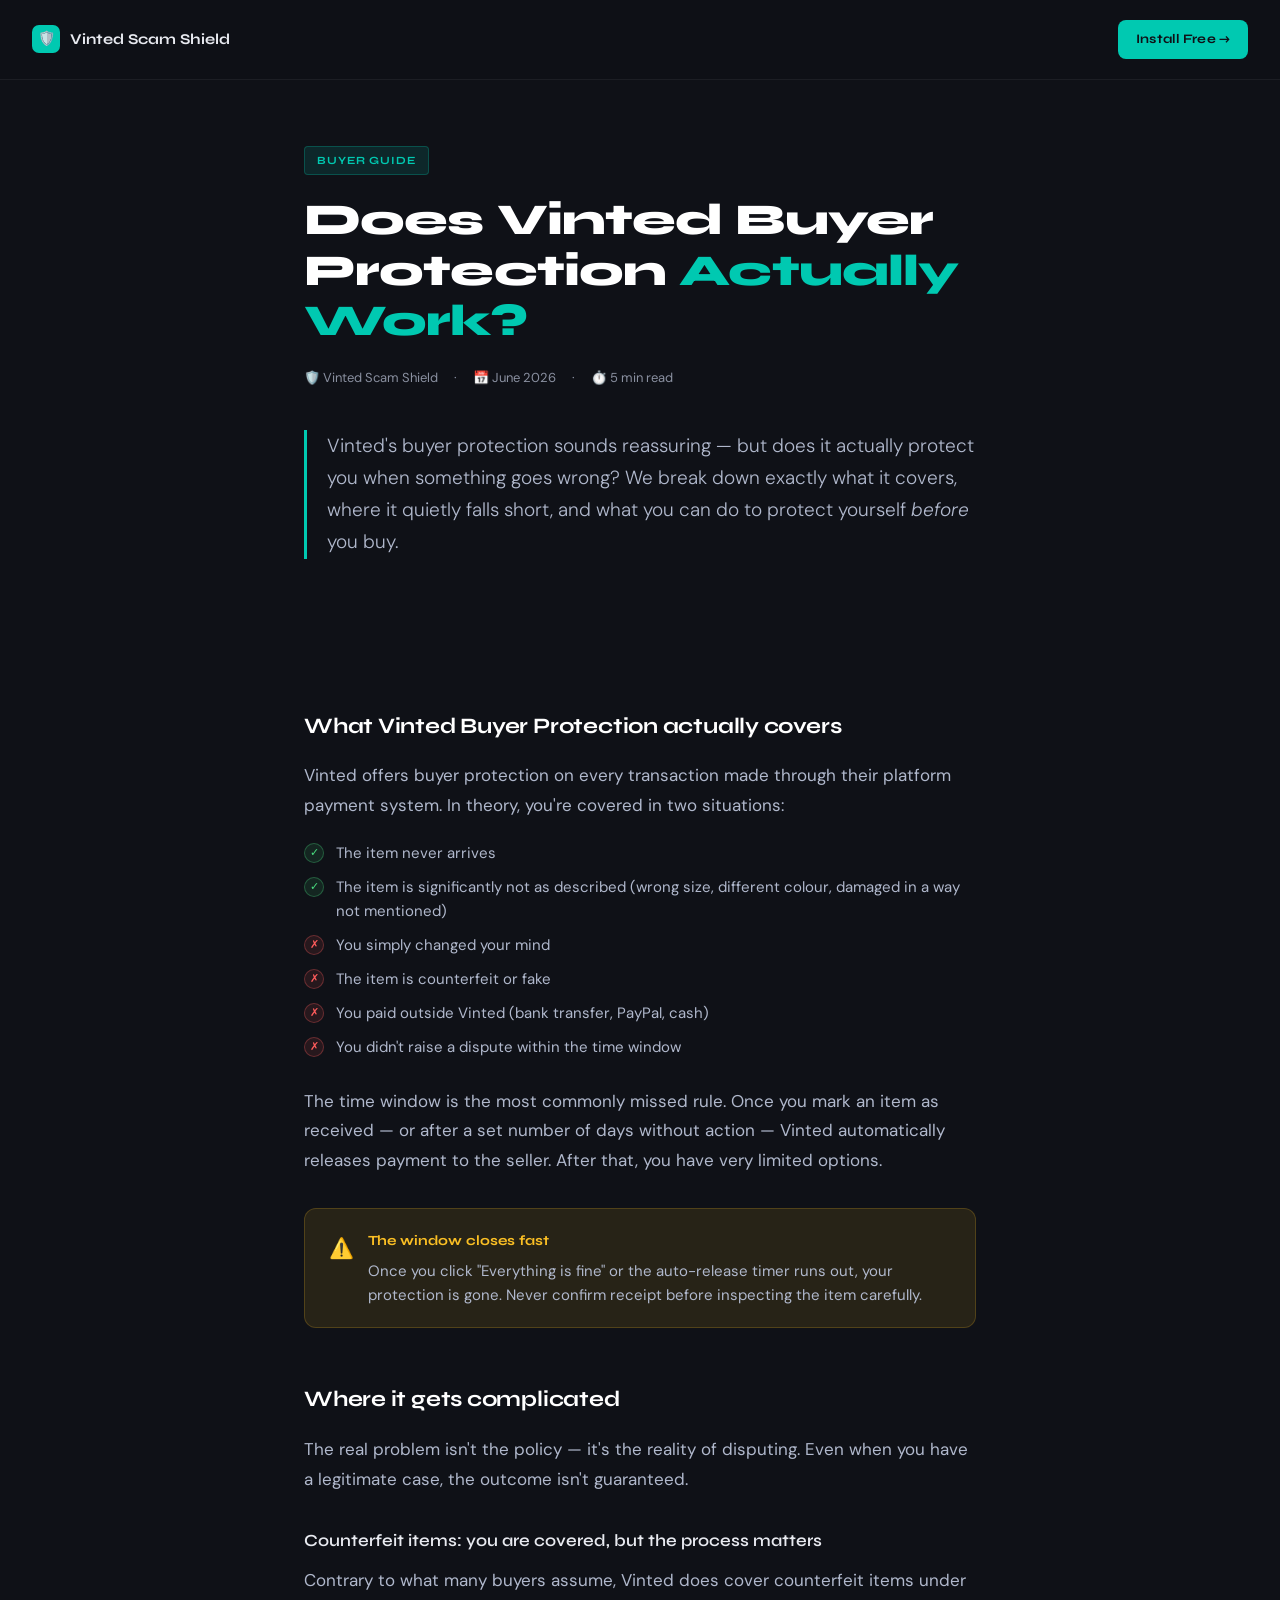
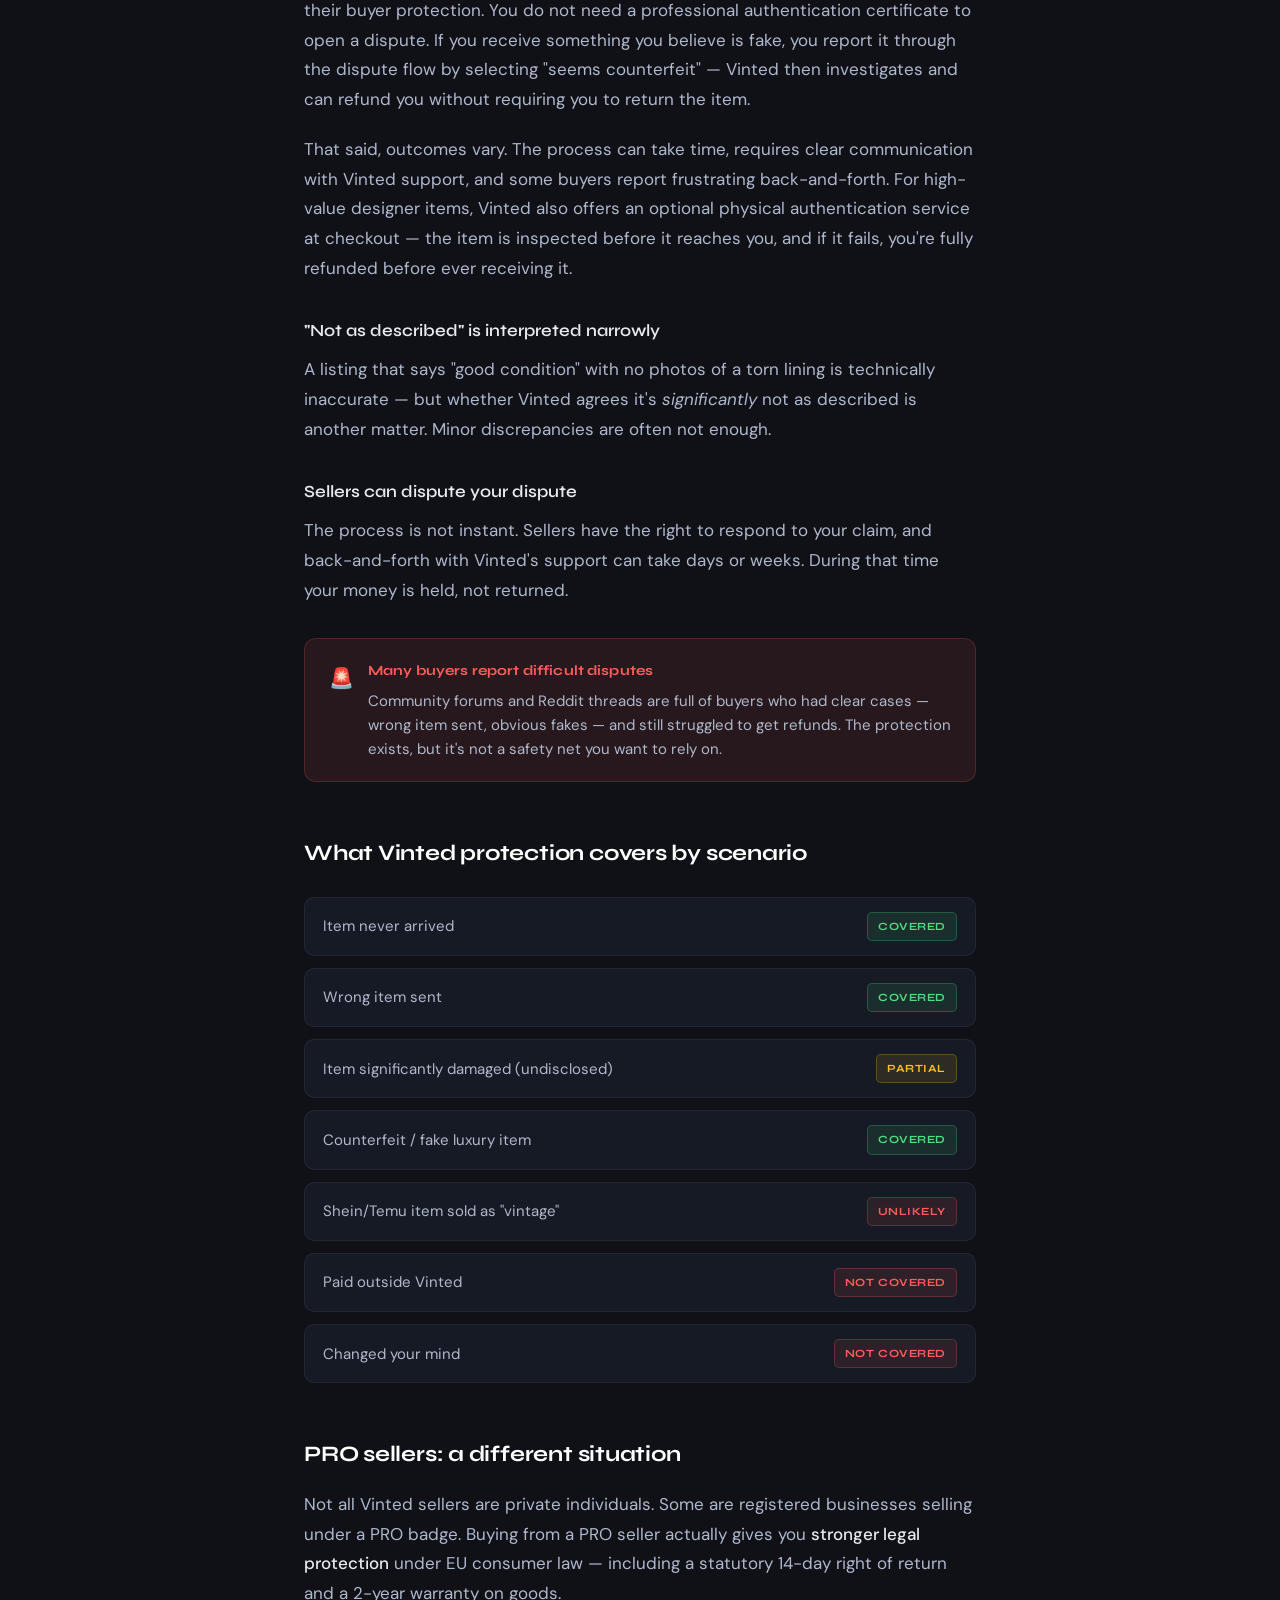
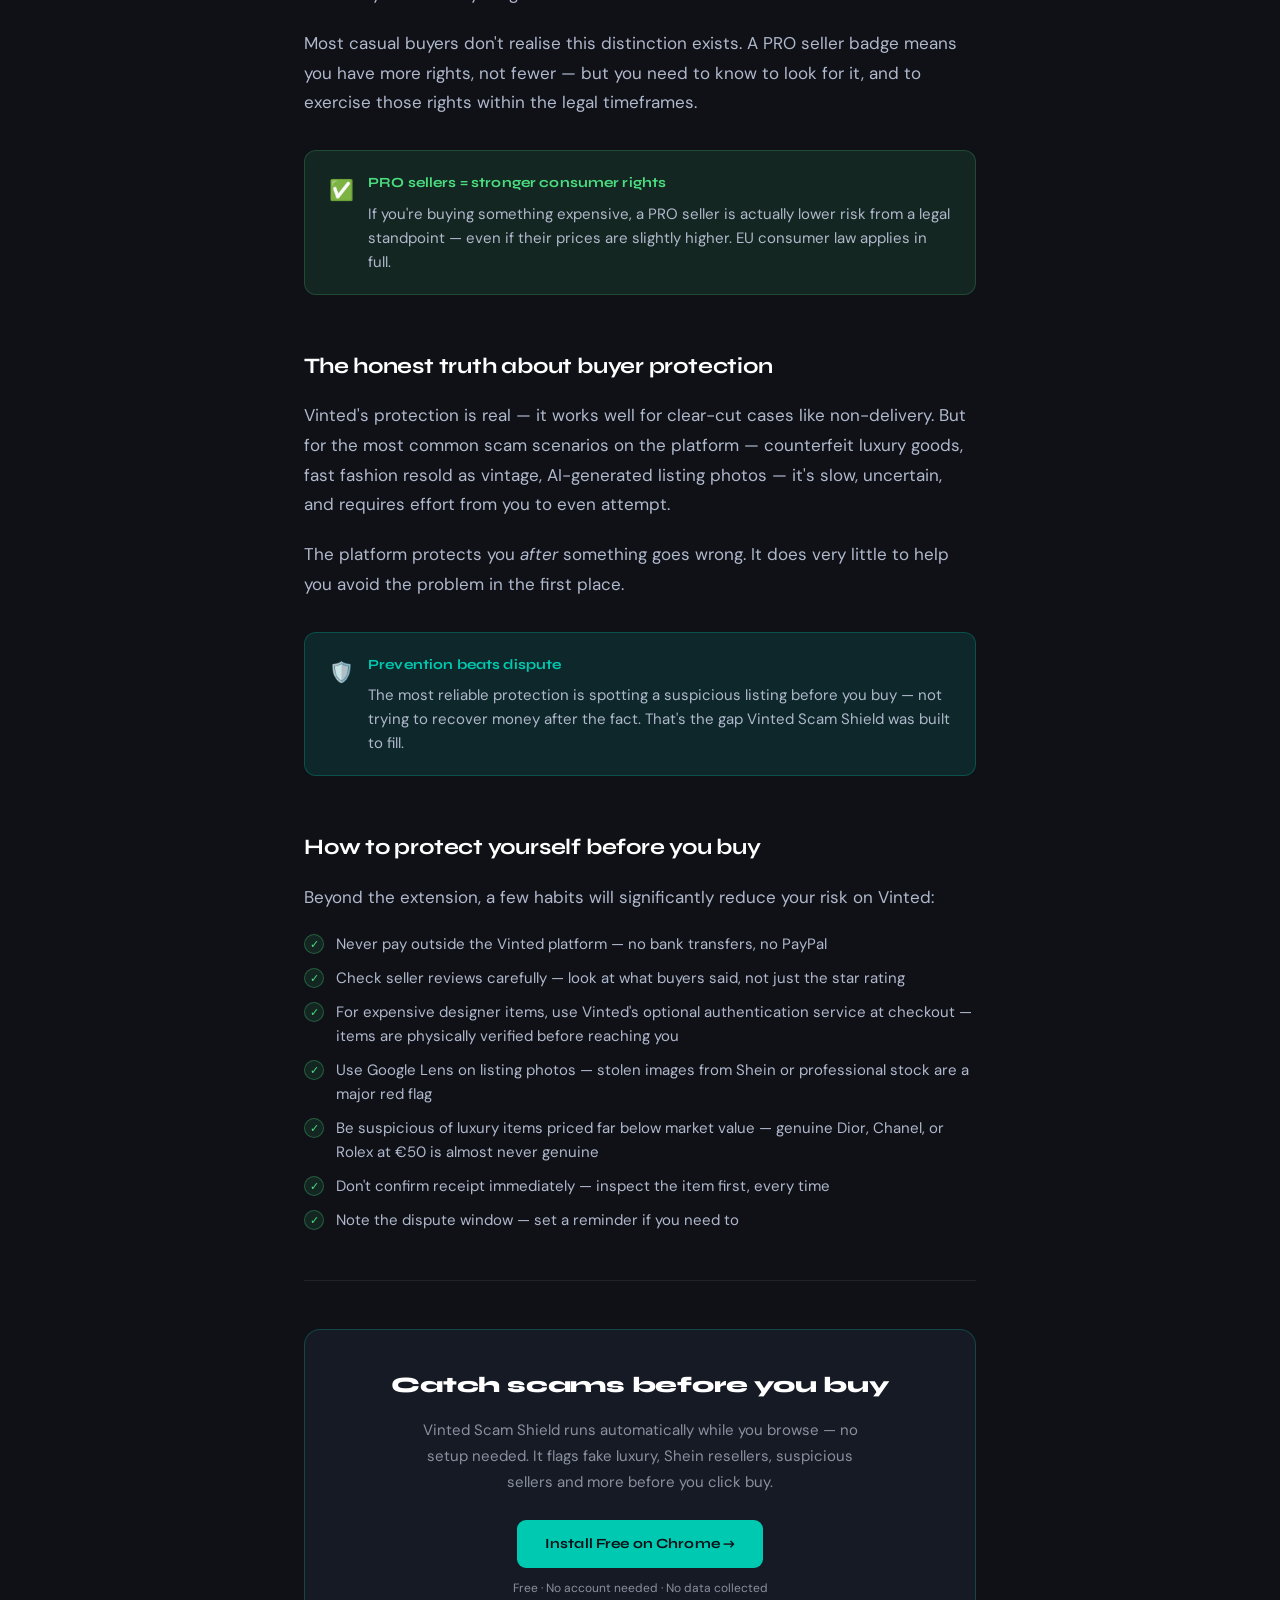
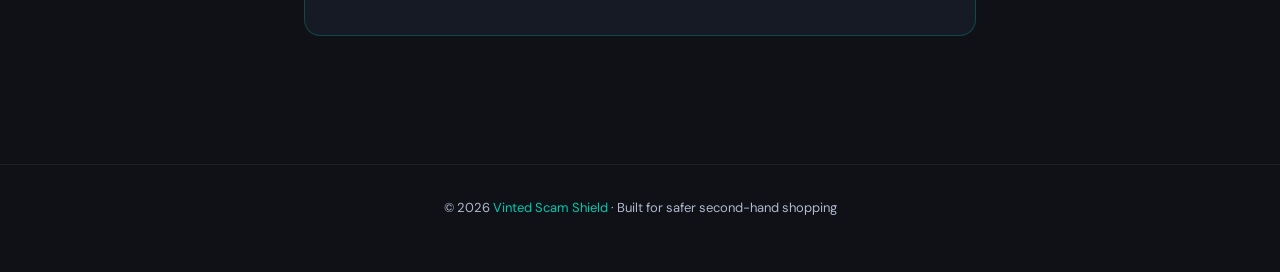
==== blog/does-vinted-buyer-protection-actually-work/index.html @ 6dca17f3 "Add blog article: Vinted buyer protection guide" ====
<!DOCTYPE html>
<html lang="en">
<head>
  <meta charset="UTF-8">
  <meta name="viewport" content="width=device-width, initial-scale=1.0">
  <title>Does Vinted Buyer Protection Actually Work? | Vinted Scam Shield</title>
  <meta name="description" content="Vinted buyer protection sounds reassuring — but does it actually protect you? We break down what it covers, where it fails, and how to stay safe before you buy.">
  <meta name="keywords" content="vinted buyer protection, vinted scam, vinted dispute, vinted fake item, vinted refund, vinted not as described, vinted protection works">
  <meta property="og:title" content="Does Vinted Buyer Protection Actually Work?">
  <meta property="og:description" content="Vinted's protection covers some situations — but many buyers find disputes harder to win than expected. Here's what you need to know.">
  <meta property="og:type" content="article">
  <link rel="canonical" href="https://vintedscamshield.com/blog/does-vinted-buyer-protection-actually-work">

  <link rel="preconnect" href="https://fonts.googleapis.com">
  <link href="https://fonts.googleapis.com/css2?family=Syne:wght@400;600;700;800&family=DM+Sans:ital,wght@0,300;0,400;0,500;1,300&display=swap" rel="stylesheet">

  <style>
    :root {
      --bg: #0f1117;
      --bg2: #161a24;
      --bg3: #1e2330;
      --teal: #00c9b1;
      --teal-dim: rgba(0,201,177,0.12);
      --teal-border: rgba(0,201,177,0.25);
      --text: #e8eaf0;
      --text-muted: #8a90a0;
      --text-dim: #b0b8cc;
      --red: #ff5c5c;
      --red-dim: rgba(255,92,92,0.1);
      --green: #4ade80;
      --green-dim: rgba(74,222,128,0.1);
      --yellow: #fbbf24;
      --yellow-dim: rgba(251,191,36,0.1);
      --max-w: 720px;
    }

    * { box-sizing: border-box; margin: 0; padding: 0; }

    body {
      background: var(--bg);
      color: var(--text);
      font-family: 'DM Sans', sans-serif;
      font-size: 17px;
      line-height: 1.75;
      -webkit-font-smoothing: antialiased;
    }

    /* NAV */
    nav {
      display: flex;
      align-items: center;
      justify-content: space-between;
      padding: 20px 32px;
      border-bottom: 1px solid rgba(255,255,255,0.06);
      position: sticky;
      top: 0;
      background: rgba(15,17,23,0.92);
      backdrop-filter: blur(12px);
      z-index: 100;
    }
    .nav-logo {
      display: flex;
      align-items: center;
      gap: 10px;
      text-decoration: none;
      color: var(--text);
      font-family: 'Syne', sans-serif;
      font-weight: 700;
      font-size: 15px;
    }
    .nav-logo-icon {
      width: 28px;
      height: 28px;
      background: var(--teal);
      border-radius: 7px;
      display: flex;
      align-items: center;
      justify-content: center;
      font-size: 14px;
    }
    .nav-cta {
      background: var(--teal);
      color: #0f1117;
      font-family: 'Syne', sans-serif;
      font-weight: 700;
      font-size: 13px;
      padding: 8px 18px;
      border-radius: 8px;
      text-decoration: none;
      letter-spacing: 0.01em;
      transition: opacity 0.2s;
    }
    .nav-cta:hover { opacity: 0.85; }

    /* HERO */
    .article-hero {
      max-width: var(--max-w);
      margin: 0 auto;
      padding: 64px 24px 48px;
    }
    .article-tag {
      display: inline-block;
      background: var(--teal-dim);
      color: var(--teal);
      border: 1px solid var(--teal-border);
      font-family: 'Syne', sans-serif;
      font-size: 11px;
      font-weight: 700;
      letter-spacing: 0.08em;
      text-transform: uppercase;
      padding: 4px 12px;
      border-radius: 4px;
      margin-bottom: 20px;
    }
    h1 {
      font-family: 'Syne', sans-serif;
      font-size: clamp(28px, 5vw, 44px);
      font-weight: 800;
      line-height: 1.15;
      letter-spacing: -0.02em;
      margin-bottom: 20px;
      color: #fff;
    }
    h1 span { color: var(--teal); }

    .article-meta {
      display: flex;
      align-items: center;
      gap: 16px;
      color: var(--text-muted);
      font-size: 13px;
      margin-bottom: 40px;
    }
    .article-meta span { display: flex; align-items: center; gap: 5px; }

    .article-intro {
      font-size: 19px;
      line-height: 1.7;
      color: var(--text-dim);
      font-weight: 300;
      border-left: 3px solid var(--teal);
      padding-left: 20px;
      margin-bottom: 48px;
    }

    /* CONTENT */
    .article-body {
      max-width: var(--max-w);
      margin: 0 auto;
      padding: 0 24px 80px;
    }

    h2 {
      font-family: 'Syne', sans-serif;
      font-size: 22px;
      font-weight: 700;
      color: #fff;
      margin: 52px 0 16px;
      letter-spacing: -0.01em;
    }

    h3 {
      font-family: 'Syne', sans-serif;
      font-size: 17px;
      font-weight: 600;
      color: var(--text);
      margin: 32px 0 10px;
    }

    p {
      color: var(--text-dim);
      margin-bottom: 20px;
    }

    strong { color: var(--text); font-weight: 500; }

    /* CALLOUT BOXES */
    .callout {
      border-radius: 12px;
      padding: 20px 24px;
      margin: 32px 0;
      display: flex;
      gap: 14px;
    }
    .callout-icon { font-size: 20px; flex-shrink: 0; margin-top: 2px; }
    .callout-body { flex: 1; }
    .callout-body strong {
      display: block;
      font-family: 'Syne', sans-serif;
      font-size: 14px;
      font-weight: 700;
      margin-bottom: 6px;
      letter-spacing: 0.01em;
    }
    .callout-body p { margin: 0; font-size: 15px; line-height: 1.6; }

    .callout.green { background: var(--green-dim); border: 1px solid rgba(74,222,128,0.2); }
    .callout.green .callout-body strong { color: var(--green); }
    .callout.red { background: var(--red-dim); border: 1px solid rgba(255,92,92,0.2); }
    .callout.red .callout-body strong { color: var(--red); }
    .callout.yellow { background: var(--yellow-dim); border: 1px solid rgba(251,191,36,0.2); }
    .callout.yellow .callout-body strong { color: var(--yellow); }
    .callout.teal { background: var(--teal-dim); border: 1px solid var(--teal-border); }
    .callout.teal .callout-body strong { color: var(--teal); }

    /* CHECKLIST */
    .checklist {
      list-style: none;
      margin: 20px 0 28px;
      display: flex;
      flex-direction: column;
      gap: 10px;
    }
    .checklist li {
      display: flex;
      align-items: flex-start;
      gap: 12px;
      color: var(--text-dim);
      font-size: 15px;
      line-height: 1.6;
    }
    .checklist li .check {
      width: 20px;
      height: 20px;
      border-radius: 50%;
      display: flex;
      align-items: center;
      justify-content: center;
      font-size: 11px;
      flex-shrink: 0;
      margin-top: 2px;
    }
    .check.yes { background: var(--green-dim); color: var(--green); border: 1px solid rgba(74,222,128,0.3); }
    .check.no { background: var(--red-dim); color: var(--red); border: 1px solid rgba(255,92,92,0.3); }

    /* SCENARIO TABLE */
    .scenario-grid {
      display: flex;
      flex-direction: column;
      gap: 12px;
      margin: 24px 0 32px;
    }
    .scenario-row {
      display: grid;
      grid-template-columns: 1fr auto;
      align-items: center;
      gap: 16px;
      background: var(--bg2);
      border: 1px solid rgba(255,255,255,0.06);
      border-radius: 10px;
      padding: 14px 18px;
    }
    .scenario-label { font-size: 15px; color: var(--text-dim); }
    .scenario-badge {
      font-family: 'Syne', sans-serif;
      font-size: 11px;
      font-weight: 700;
      letter-spacing: 0.05em;
      text-transform: uppercase;
      padding: 4px 10px;
      border-radius: 5px;
      white-space: nowrap;
    }
    .badge-covered { background: var(--green-dim); color: var(--green); border: 1px solid rgba(74,222,128,0.25); }
    .badge-partial { background: var(--yellow-dim); color: var(--yellow); border: 1px solid rgba(251,191,36,0.25); }
    .badge-not { background: var(--red-dim); color: var(--red); border: 1px solid rgba(255,92,92,0.25); }

    /* DIVIDER */
    hr {
      border: none;
      border-top: 1px solid rgba(255,255,255,0.07);
      margin: 48px 0;
    }

    /* CTA BLOCK */
    .cta-block {
      background: var(--bg2);
      border: 1px solid var(--teal-border);
      border-radius: 16px;
      padding: 36px 32px;
      margin: 48px 0;
      text-align: center;
    }
    .cta-block h3 {
      font-family: 'Syne', sans-serif;
      font-size: 22px;
      font-weight: 800;
      color: #fff;
      margin: 0 0 12px;
      letter-spacing: -0.01em;
    }
    .cta-block p {
      font-size: 15px;
      color: var(--text-muted);
      margin: 0 0 24px;
      max-width: 440px;
      margin-left: auto;
      margin-right: auto;
    }
    .cta-btn {
      display: inline-block;
      background: var(--teal);
      color: #0f1117;
      font-family: 'Syne', sans-serif;
      font-weight: 700;
      font-size: 14px;
      padding: 12px 28px;
      border-radius: 9px;
      text-decoration: none;
      letter-spacing: 0.01em;
      transition: opacity 0.2s;
    }
    .cta-btn:hover { opacity: 0.85; }
    .cta-note {
      display: block;
      margin-top: 10px;
      font-size: 12px;
      color: var(--text-muted);
    }

    /* FOOTER */
    footer {
      border-top: 1px solid rgba(255,255,255,0.06);
      padding: 32px 24px;
      text-align: center;
      color: var(--text-muted);
      font-size: 13px;
    }
    footer a { color: var(--teal); text-decoration: none; }

    @media (max-width: 600px) {
      nav { padding: 16px 20px; }
      .article-hero { padding: 40px 20px 32px; }
      .scenario-row { grid-template-columns: 1fr; gap: 8px; }
    }
  </style>
</head>
<body>

<nav>
  <a href="https://vintedscamshield.com" class="nav-logo">
    <div class="nav-logo-icon">🛡️</div>
    Vinted Scam Shield
  </a>
  <a href="https://chromewebstore.google.com/detail/vinted-scam-shield/ffdkgcechcedjmnbiljfffjoeikpfffk" class="nav-cta">Install Free →</a>
</nav>

<article>
  <header class="article-hero">
    <div class="article-tag">Buyer Guide</div>
    <h1>Does Vinted Buyer Protection <span>Actually Work?</span></h1>
    <div class="article-meta">
      <span>🛡️ Vinted Scam Shield</span>
      <span>·</span>
      <span>📅 June 2026</span>
      <span>·</span>
      <span>⏱️ 5 min read</span>
    </div>
    <p class="article-intro">
      Vinted's buyer protection sounds reassuring — but does it actually protect you when something goes wrong? We break down exactly what it covers, where it quietly falls short, and what you can do to protect yourself <em>before</em> you buy.
    </p>
  </header>

  <div class="article-body">

    <h2>What Vinted Buyer Protection actually covers</h2>
    <p>Vinted offers buyer protection on every transaction made through their platform payment system. In theory, you're covered in two situations:</p>

    <ul class="checklist">
      <li><span class="check yes">✓</span> The item never arrives</li>
      <li><span class="check yes">✓</span> The item is significantly not as described (wrong size, different colour, damaged in a way not mentioned)</li>
      <li><span class="check no">✗</span> You simply changed your mind</li>
      <li><span class="check no">✗</span> The item is counterfeit or fake</li>
      <li><span class="check no">✗</span> You paid outside Vinted (bank transfer, PayPal, cash)</li>
      <li><span class="check no">✗</span> You didn't raise a dispute within the time window</li>
    </ul>

    <p>The time window is the most commonly missed rule. Once you mark an item as received — or after a set number of days without action — Vinted automatically releases payment to the seller. After that, you have very limited options.</p>

    <div class="callout yellow">
      <div class="callout-icon">⚠️</div>
      <div class="callout-body">
        <strong>The window closes fast</strong>
        <p>Once you click "Everything is fine" or the auto-release timer runs out, your protection is gone. Never confirm receipt before inspecting the item carefully.</p>
      </div>
    </div>

    <h2>Where it gets complicated</h2>
    <p>The real problem isn't the policy — it's the reality of disputing. Even when you have a legitimate case, the outcome isn't guaranteed.</p>

    <h3>Counterfeit items: you are covered, but the process matters</h3>
    <p>Contrary to what many buyers assume, Vinted does cover counterfeit items under their buyer protection. You do not need a professional authentication certificate to open a dispute. If you receive something you believe is fake, you report it through the dispute flow by selecting "seems counterfeit" — Vinted then investigates and can refund you without requiring you to return the item.</p>
    <p>That said, outcomes vary. The process can take time, requires clear communication with Vinted support, and some buyers report frustrating back-and-forth. For high-value designer items, Vinted also offers an optional physical authentication service at checkout — the item is inspected before it reaches you, and if it fails, you're fully refunded before ever receiving it.</p>

    <h3>"Not as described" is interpreted narrowly</h3>
    <p>A listing that says "good condition" with no photos of a torn lining is technically inaccurate — but whether Vinted agrees it's <em>significantly</em> not as described is another matter. Minor discrepancies are often not enough.</p>

    <h3>Sellers can dispute your dispute</h3>
    <p>The process is not instant. Sellers have the right to respond to your claim, and back-and-forth with Vinted's support can take days or weeks. During that time your money is held, not returned.</p>

    <div class="callout red">
      <div class="callout-icon">🚨</div>
      <div class="callout-body">
        <strong>Many buyers report difficult disputes</strong>
        <p>Community forums and Reddit threads are full of buyers who had clear cases — wrong item sent, obvious fakes — and still struggled to get refunds. The protection exists, but it's not a safety net you want to rely on.</p>
      </div>
    </div>

    <h2>What Vinted protection covers by scenario</h2>

    <div class="scenario-grid">
      <div class="scenario-row">
        <span class="scenario-label">Item never arrived</span>
        <span class="scenario-badge badge-covered">Covered</span>
      </div>
      <div class="scenario-row">
        <span class="scenario-label">Wrong item sent</span>
        <span class="scenario-badge badge-covered">Covered</span>
      </div>
      <div class="scenario-row">
        <span class="scenario-label">Item significantly damaged (undisclosed)</span>
        <span class="scenario-badge badge-partial">Partial</span>
      </div>
      <div class="scenario-row">
        <span class="scenario-label">Counterfeit / fake luxury item</span>
        <span class="scenario-badge badge-covered">Covered</span>
      </div>
      <div class="scenario-row">
        <span class="scenario-label">Shein/Temu item sold as "vintage"</span>
        <span class="scenario-badge badge-not">Unlikely</span>
      </div>
      <div class="scenario-row">
        <span class="scenario-label">Paid outside Vinted</span>
        <span class="scenario-badge badge-not">Not covered</span>
      </div>
      <div class="scenario-row">
        <span class="scenario-label">Changed your mind</span>
        <span class="scenario-badge badge-not">Not covered</span>
      </div>
    </div>

    <h2>PRO sellers: a different situation</h2>
    <p>Not all Vinted sellers are private individuals. Some are registered businesses selling under a PRO badge. Buying from a PRO seller actually gives you <strong>stronger legal protection</strong> under EU consumer law — including a statutory 14-day right of return and a 2-year warranty on goods.</p>
    <p>Most casual buyers don't realise this distinction exists. A PRO seller badge means you have more rights, not fewer — but you need to know to look for it, and to exercise those rights within the legal timeframes.</p>

    <div class="callout green">
      <div class="callout-icon">✅</div>
      <div class="callout-body">
        <strong>PRO sellers = stronger consumer rights</strong>
        <p>If you're buying something expensive, a PRO seller is actually lower risk from a legal standpoint — even if their prices are slightly higher. EU consumer law applies in full.</p>
      </div>
    </div>

    <h2>The honest truth about buyer protection</h2>
    <p>Vinted's protection is real — it works well for clear-cut cases like non-delivery. But for the most common scam scenarios on the platform — counterfeit luxury goods, fast fashion resold as vintage, AI-generated listing photos — it's slow, uncertain, and requires effort from you to even attempt.</p>

    <p>The platform protects you <em>after</em> something goes wrong. It does very little to help you avoid the problem in the first place.</p>

    <div class="callout teal">
      <div class="callout-icon">🛡️</div>
      <div class="callout-body">
        <strong>Prevention beats dispute</strong>
        <p>The most reliable protection is spotting a suspicious listing before you buy — not trying to recover money after the fact. That's the gap Vinted Scam Shield was built to fill.</p>
      </div>
    </div>

    <h2>How to protect yourself before you buy</h2>
    <p>Beyond the extension, a few habits will significantly reduce your risk on Vinted:</p>

    <ul class="checklist">
      <li><span class="check yes">✓</span> Never pay outside the Vinted platform — no bank transfers, no PayPal</li>
      <li><span class="check yes">✓</span> Check seller reviews carefully — look at what buyers said, not just the star rating</li>
      <li><span class="check yes">✓</span> For expensive designer items, use Vinted's optional authentication service at checkout — items are physically verified before reaching you</li>
      <li><span class="check yes">✓</span> Use Google Lens on listing photos — stolen images from Shein or professional stock are a major red flag</li>
      <li><span class="check yes">✓</span> Be suspicious of luxury items priced far below market value — genuine Dior, Chanel, or Rolex at €50 is almost never genuine</li>
      <li><span class="check yes">✓</span> Don't confirm receipt immediately — inspect the item first, every time</li>
      <li><span class="check yes">✓</span> Note the dispute window — set a reminder if you need to</li>
    </ul>

    <hr>

    <div class="cta-block">
      <h3>Catch scams before you buy</h3>
      <p>Vinted Scam Shield runs automatically while you browse — no setup needed. It flags fake luxury, Shein resellers, suspicious sellers and more before you click buy.</p>
      <a href="https://chromewebstore.google.com/detail/vinted-scam-shield/ffdkgcechcedjmnbiljfffjoeikpfffk" class="cta-btn">Install Free on Chrome →</a>
      <span class="cta-note">Free · No account needed · No data collected</span>
    </div>

  </div>
</article>

<footer>
  <p>© 2026 <a href="https://vintedscamshield.com">Vinted Scam Shield</a> · Built for safer second-hand shopping</p>
</footer>

</body>
</html>
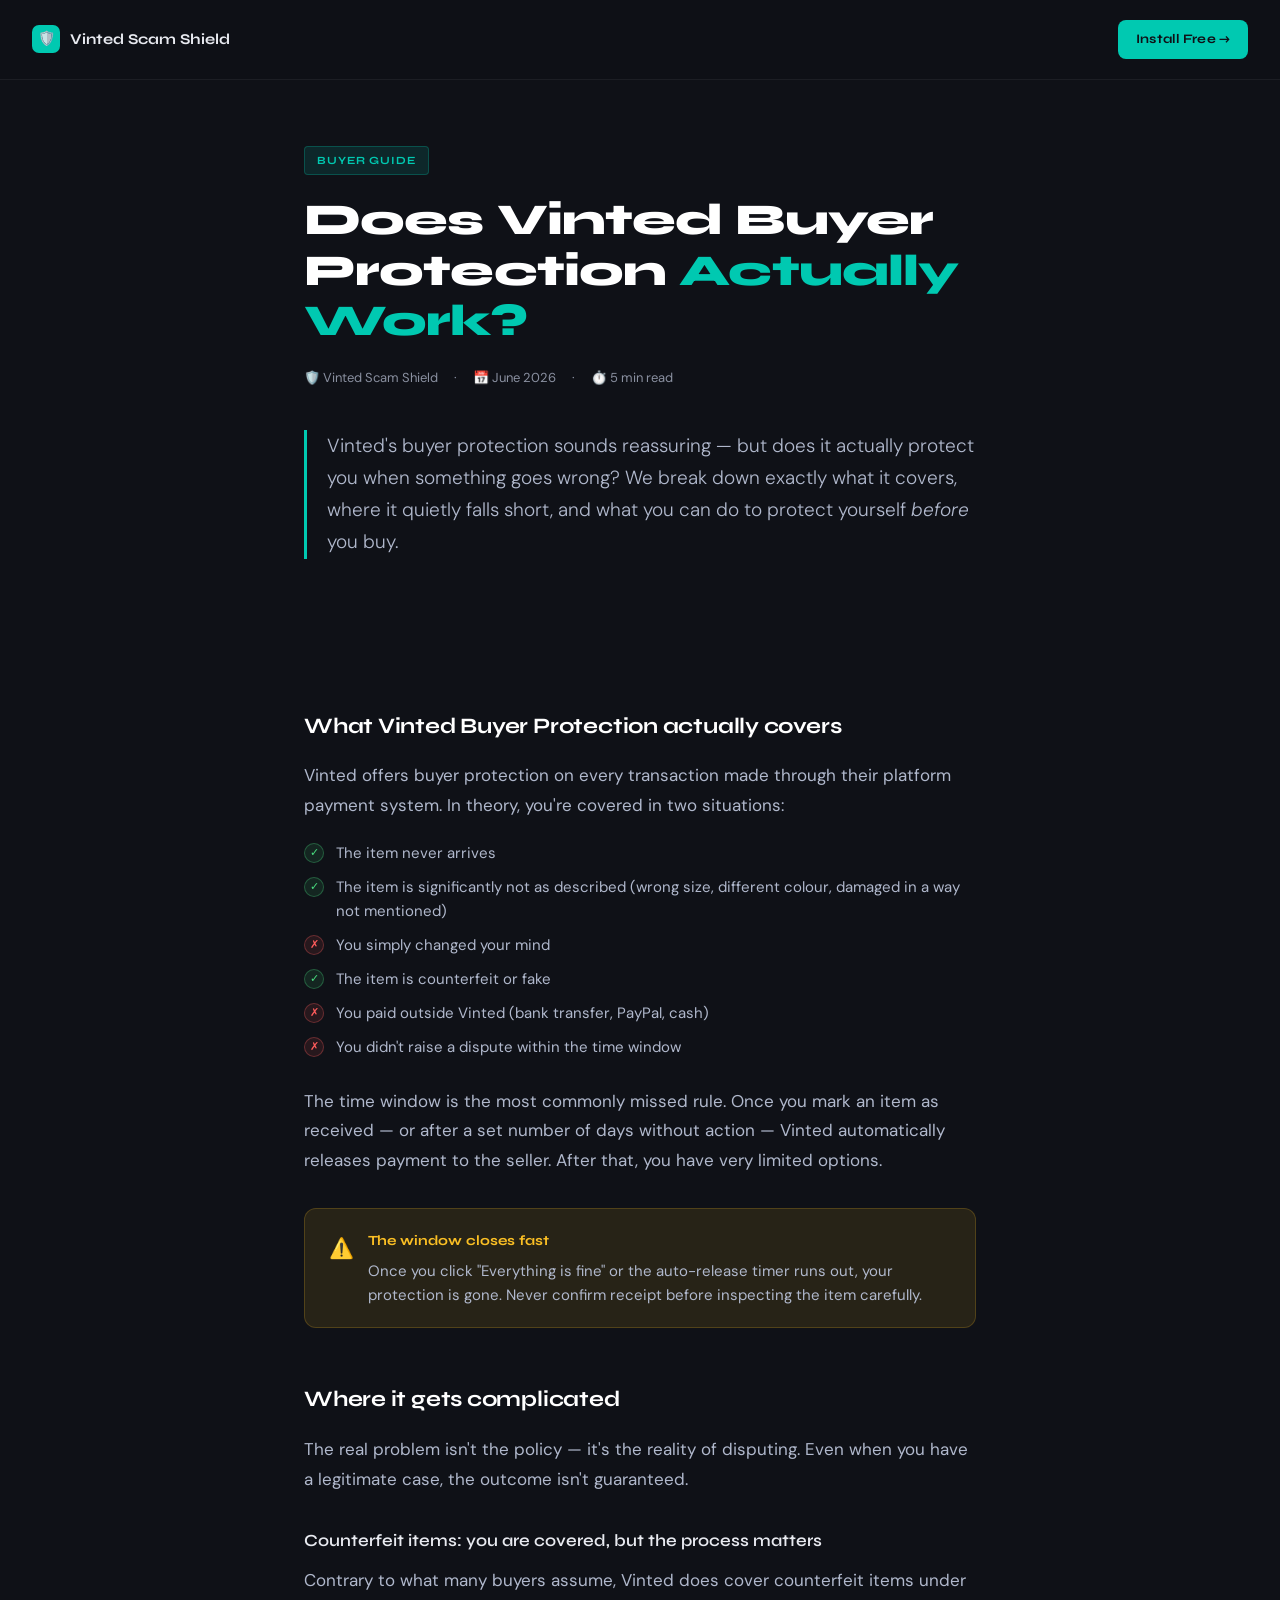
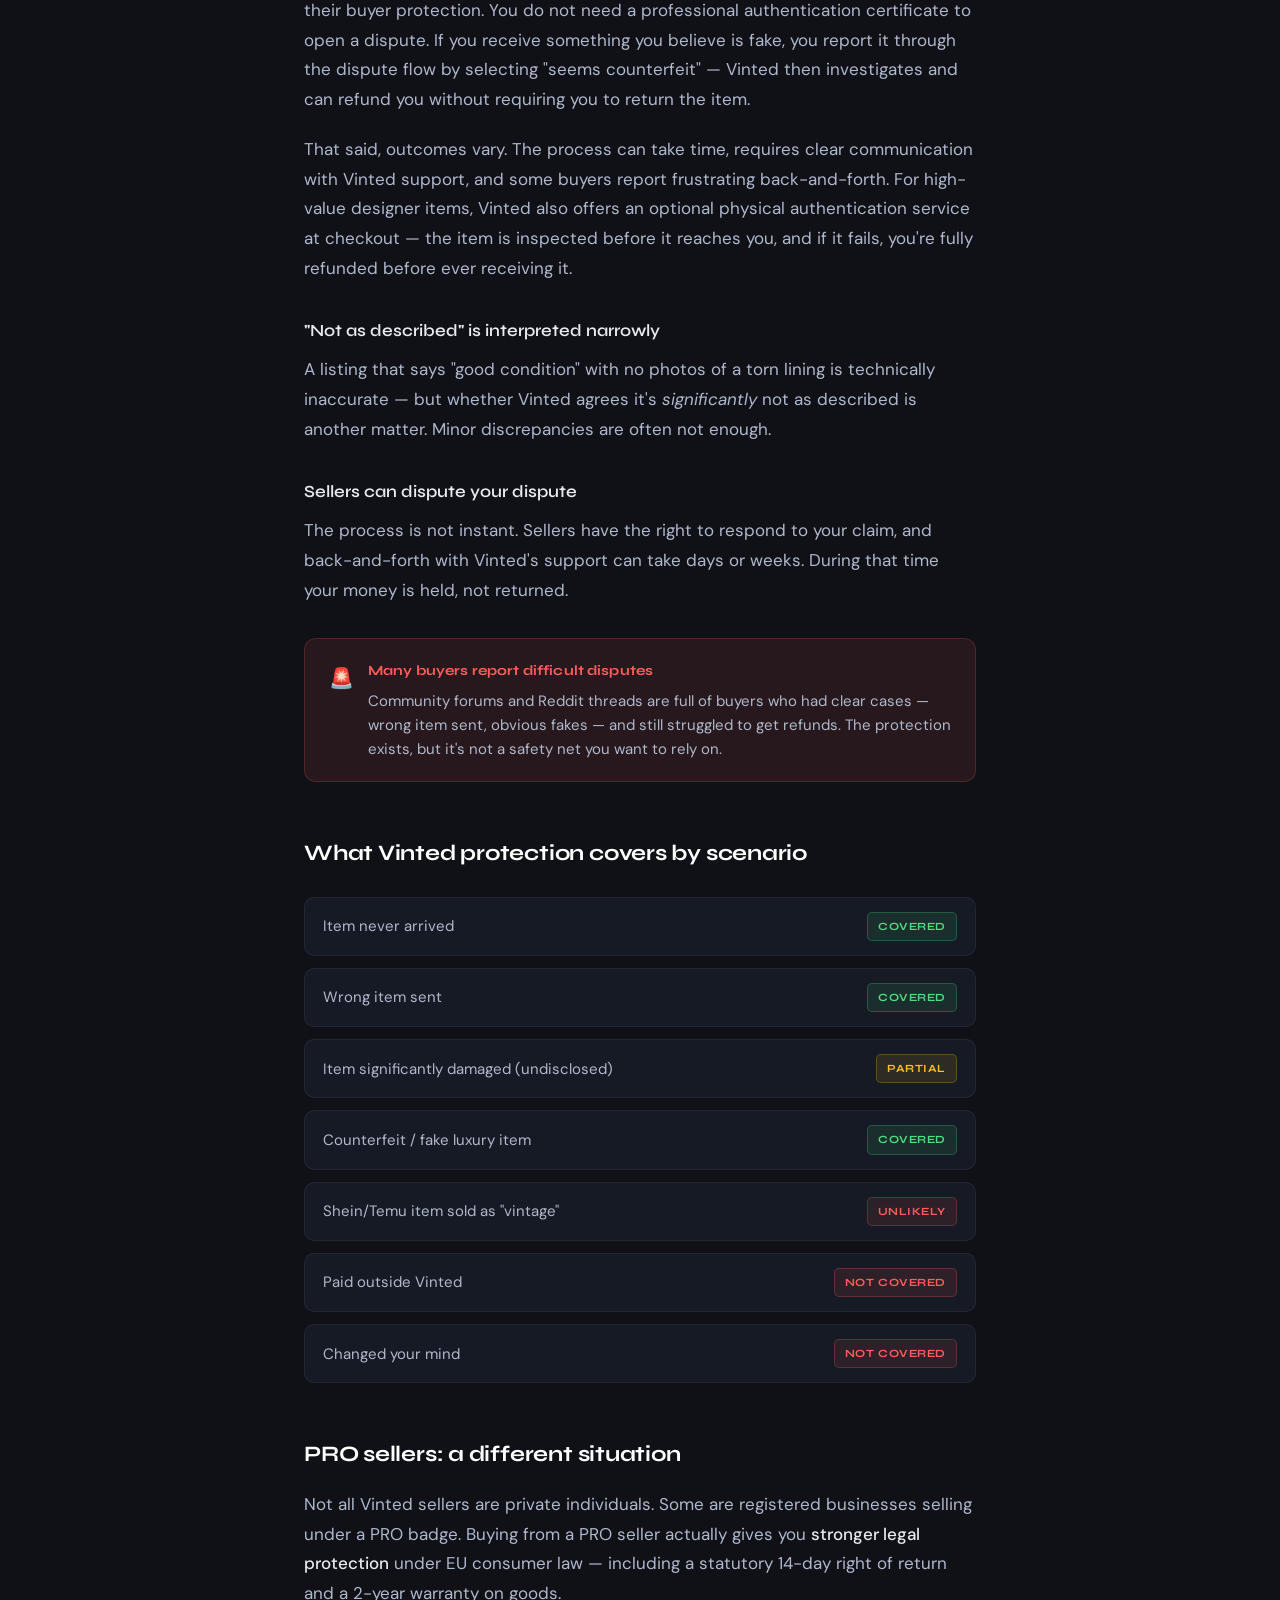
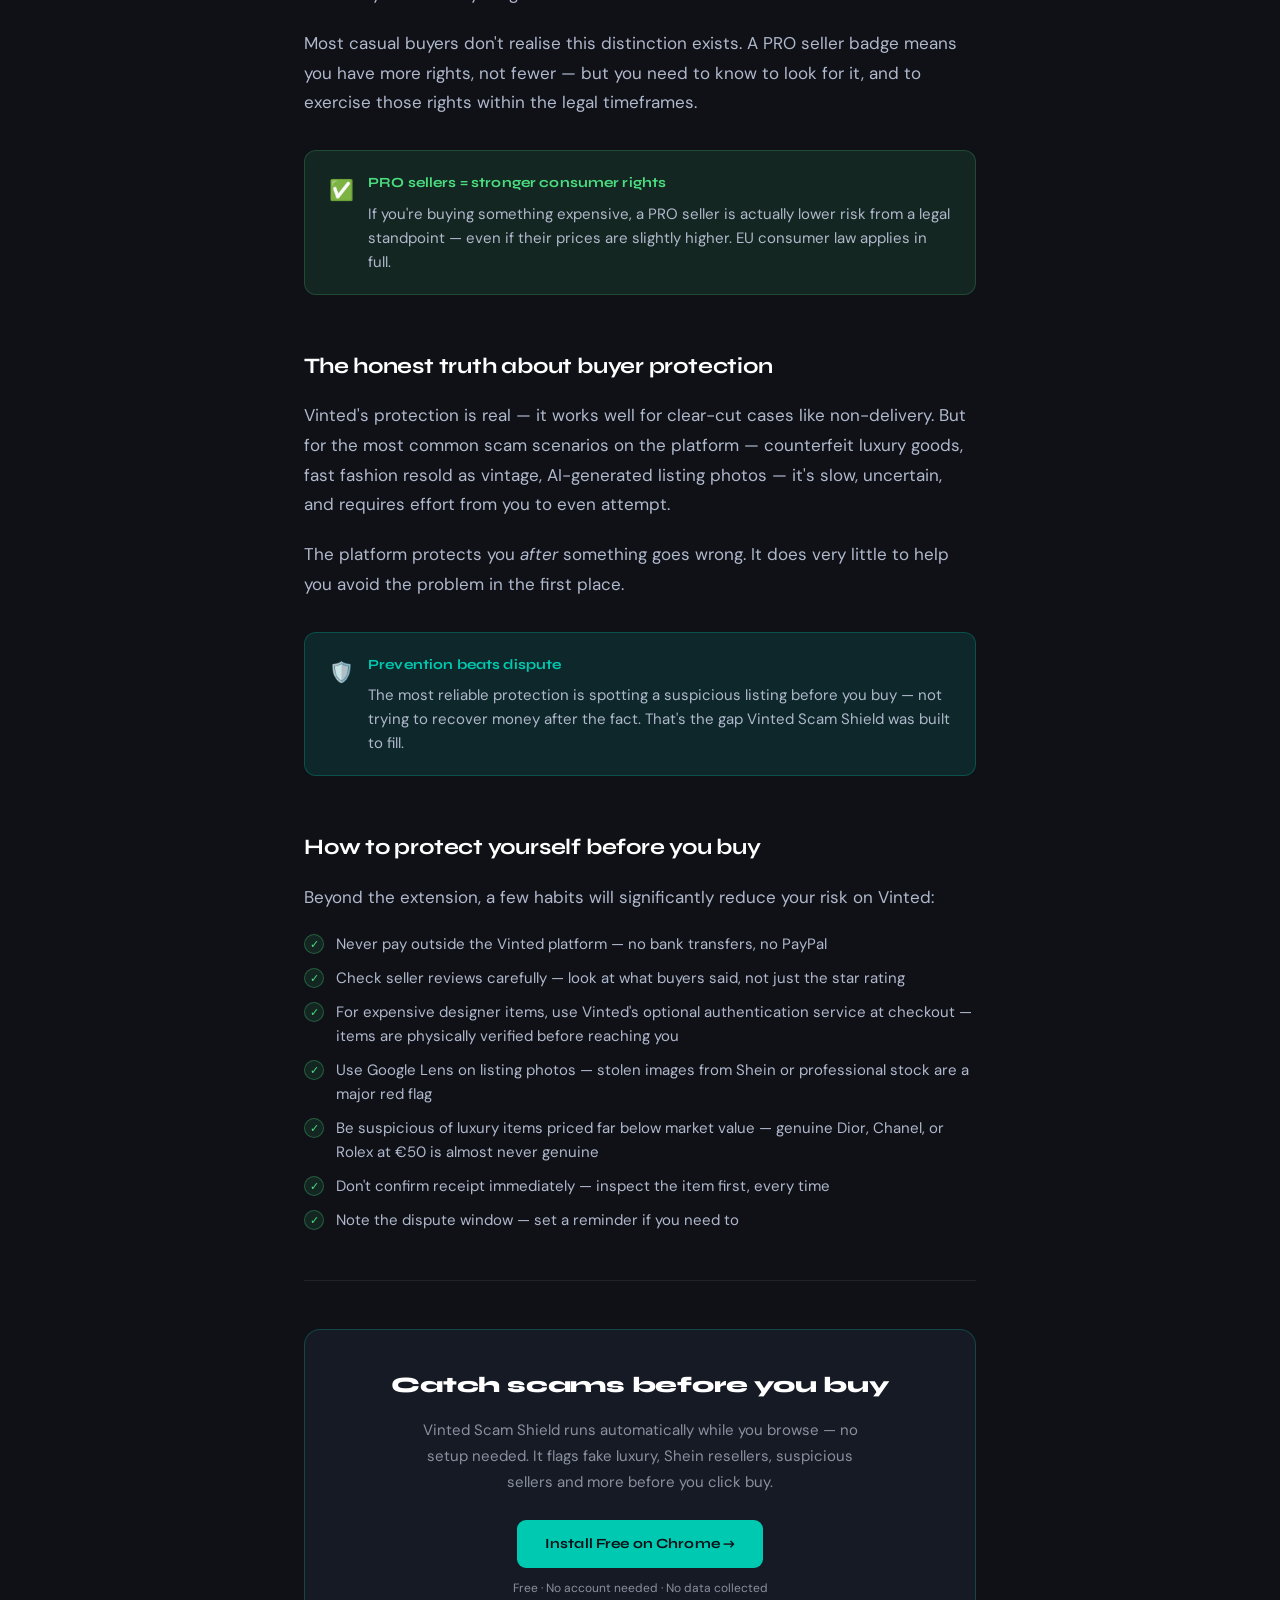
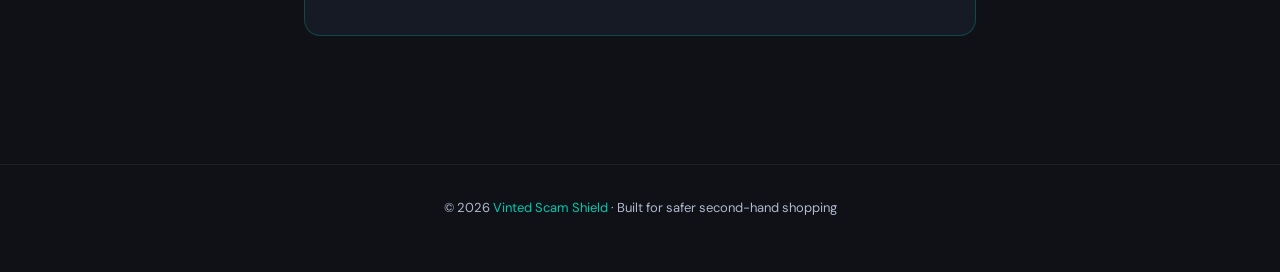
==== commit 361aaa7f: "Update index.html" ====
--- a/blog/does-vinted-buyer-protection-actually-work/index.html
+++ b/blog/does-vinted-buyer-protection-actually-work/index.html
@@ -370,7 +370,7 @@
       <li><span class="check yes">✓</span> The item never arrives</li>
       <li><span class="check yes">✓</span> The item is significantly not as described (wrong size, different colour, damaged in a way not mentioned)</li>
       <li><span class="check no">✗</span> You simply changed your mind</li>
-      <li><span class="check no">✗</span> The item is counterfeit or fake</li>
+      <li><span class="check yes">✓</span> The item is counterfeit or fake</li>
       <li><span class="check no">✗</span> You paid outside Vinted (bank transfer, PayPal, cash)</li>
       <li><span class="check no">✗</span> You didn't raise a dispute within the time window</li>
     </ul>
